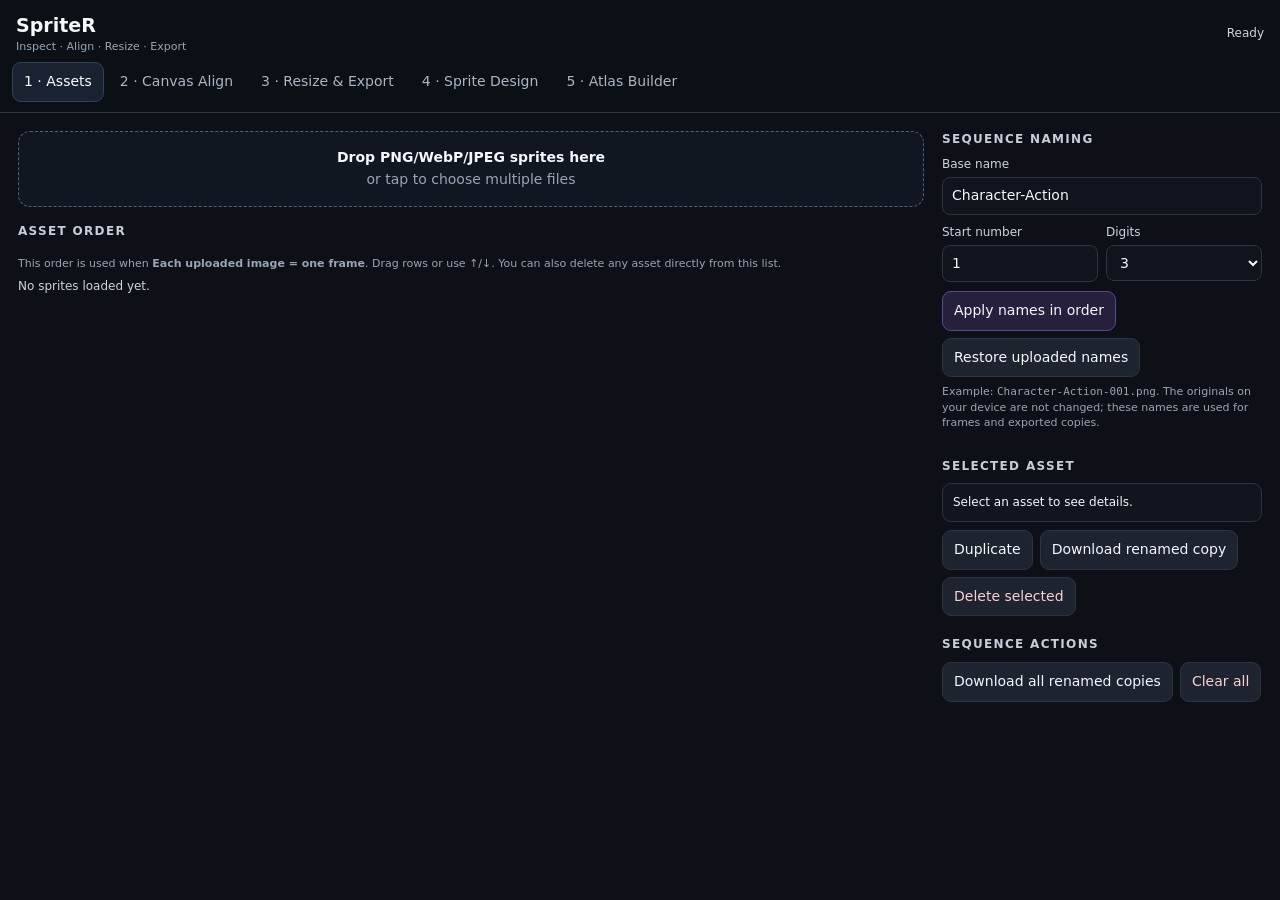
==== index.html @ 2c1114af "Add independent pan and zoom controls to Canvas Align" ====
<!doctype html>
<html lang="en">
<head>
<meta charset="utf-8" />
<meta name="viewport" content="width=device-width,initial-scale=1,viewport-fit=cover" />
<title>SpriteR</title>
<meta name="theme-color" content="#000000" />
<meta name="apple-mobile-web-app-capable" content="yes" />
<meta name="apple-mobile-web-app-status-bar-style" content="black" />
<meta name="apple-mobile-web-app-title" content="SpriteR" />
<link rel="manifest" href="manifest.webmanifest" />
<link rel="icon" href="icon.svg" type="image/svg+xml" />
<link rel="apple-touch-icon" sizes="180x180" href="spriter-icon-v4.png" />
<style>
html,body{margin:0;width:100%;max-width:100%;height:100%;overflow:hidden;background:#000}
body{display:flex;flex-direction:column;overscroll-behavior:none}
iframe{display:block;flex:1 1 auto;width:100%;max-width:100%;min-width:0;min-height:0;border:0;background:#0d1017}
</style>
</head>
<body>
<iframe src="app.html?v=8" title="SpriteR"></iframe>
</body>
</html>
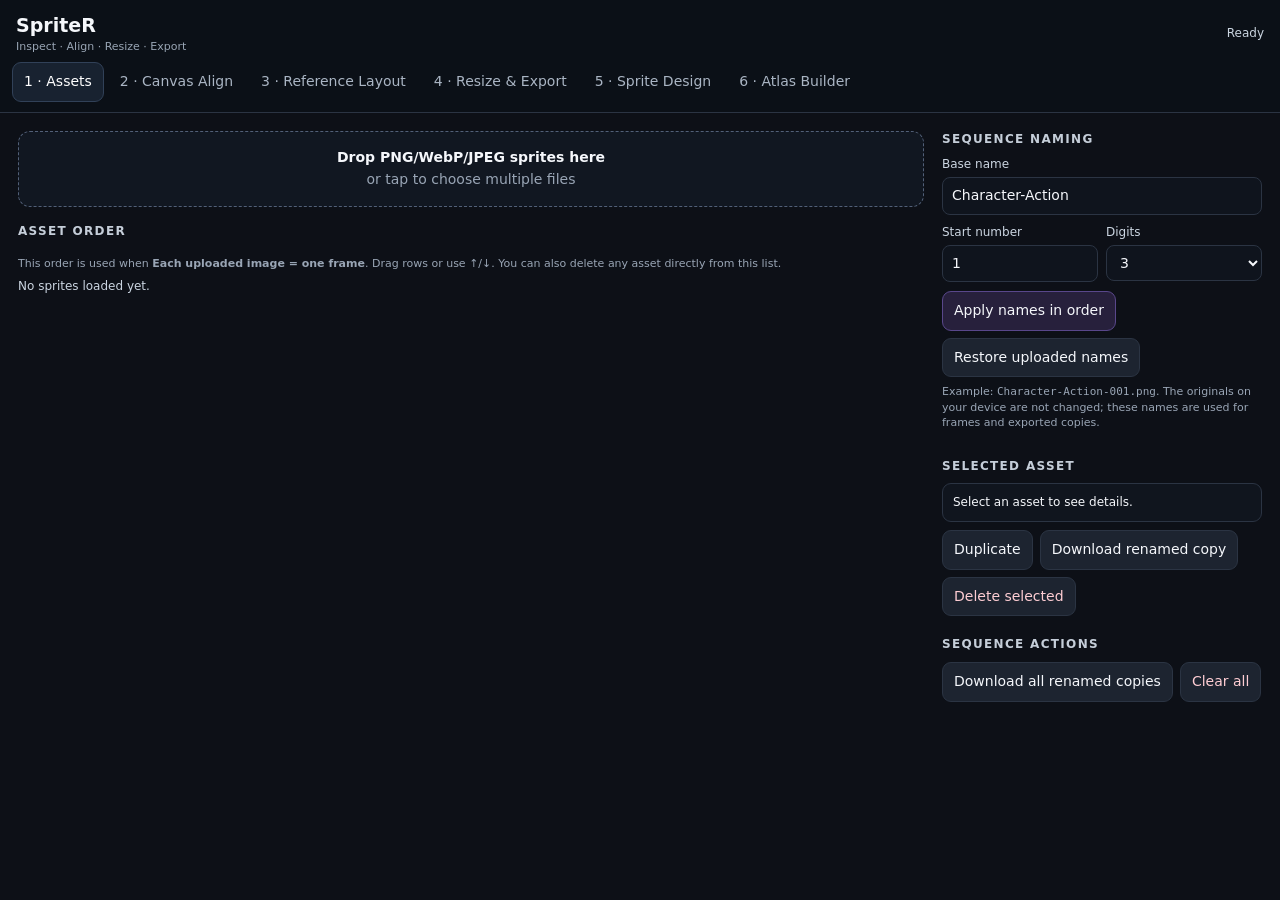
==== commit 7b9f5c4a: "Load SpriteR Reference Layout build" ====
--- a/index.html
+++ b/index.html
@@ -18,6 +18,6 @@
 </style>
 </head>
 <body>
-<iframe src="app.html?v=8" title="SpriteR"></iframe>
+<iframe src="app.html?v=11" title="SpriteR"></iframe>
 </body>
 </html>
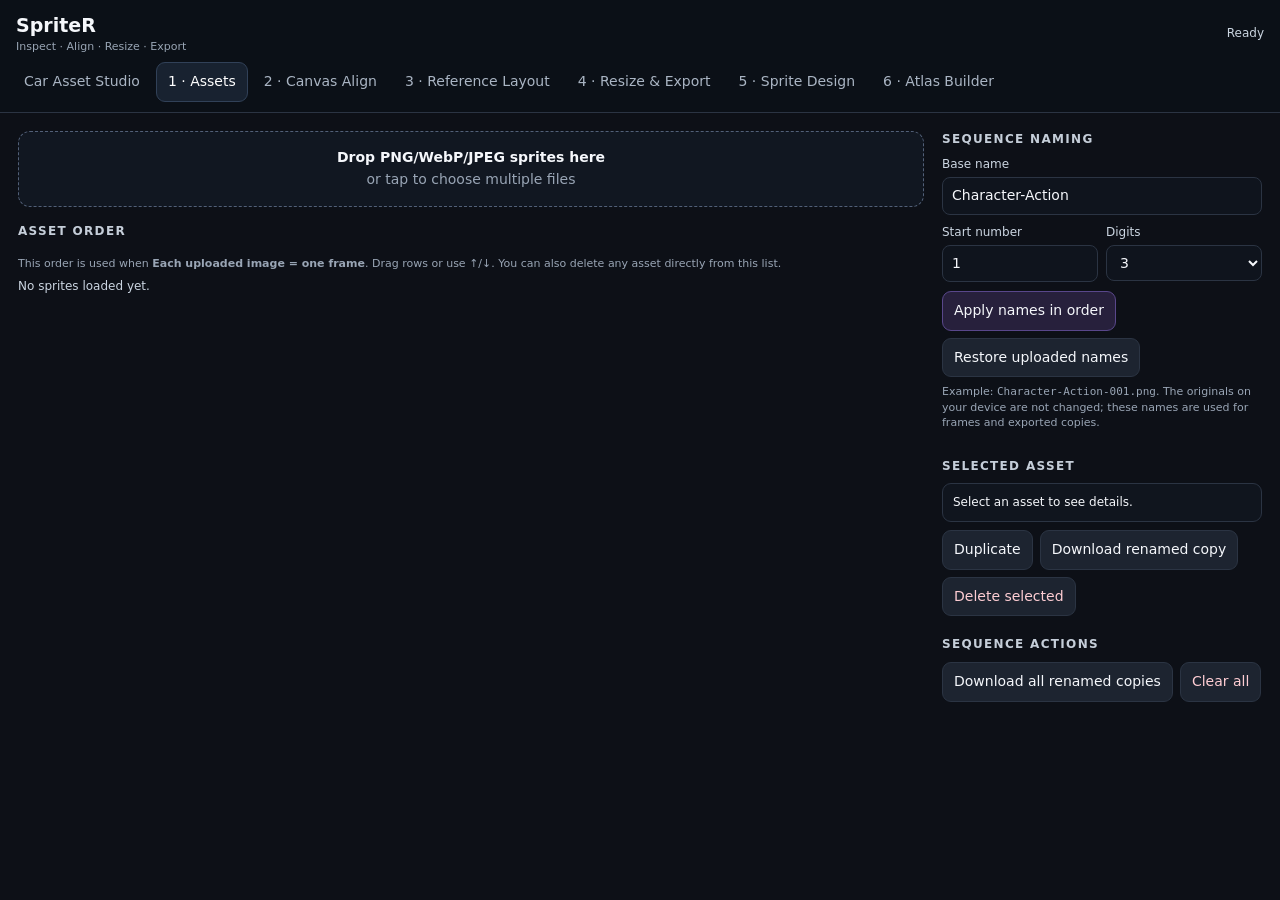
==== commit cedf67a0: "Refresh SpriteR iframe cache for Car Asset Studio" ====
--- a/index.html
+++ b/index.html
@@ -18,6 +18,6 @@
 </style>
 </head>
 <body>
-<iframe src="app.html?v=11" title="SpriteR"></iframe>
+<iframe src="app.html?v=14" title="SpriteR"></iframe>
 </body>
 </html>
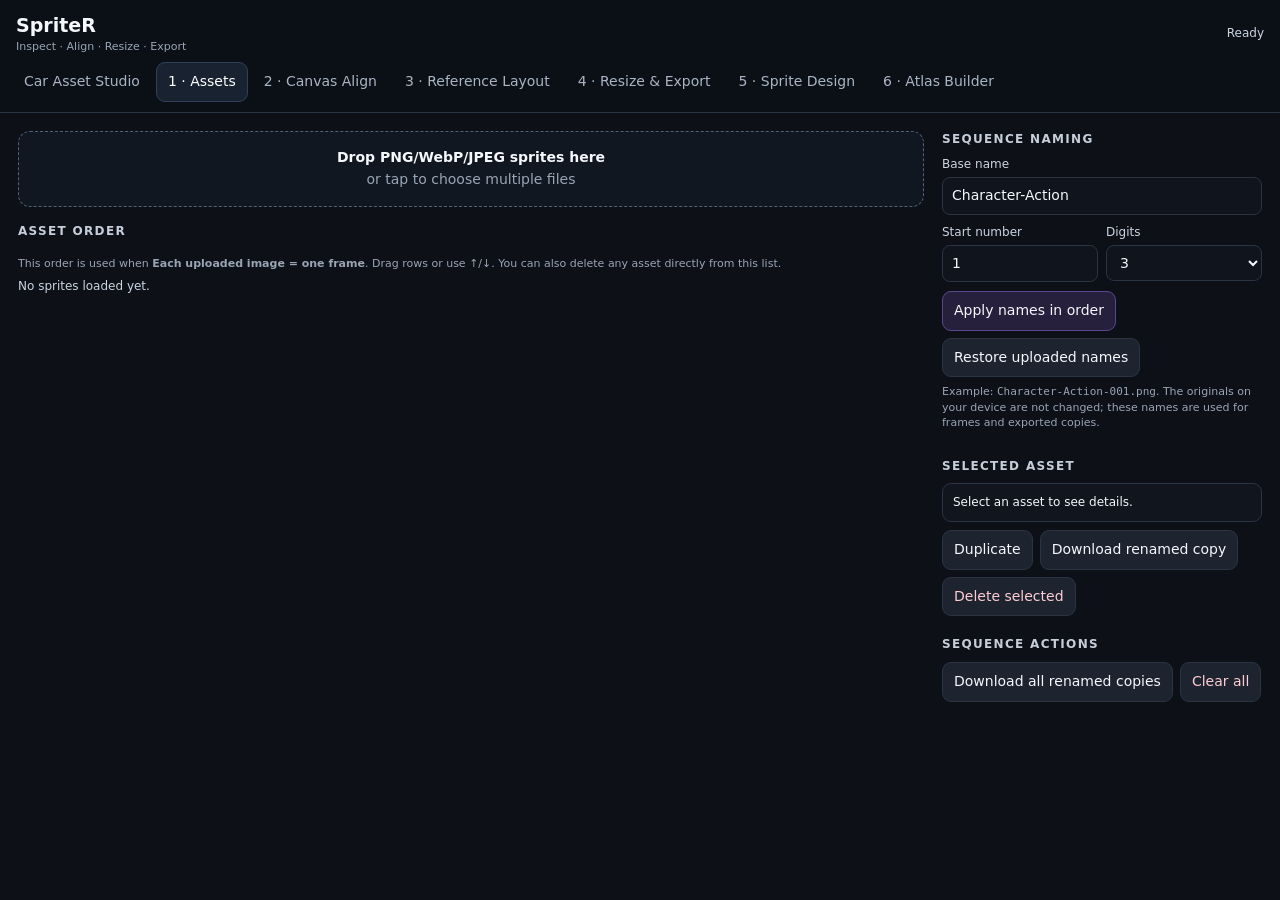
==== commit 29167422: "SpriteR: bundle vehicle proportions and reference comparison guidance" ====
--- a/index.html
+++ b/index.html
@@ -18,6 +18,6 @@
 </style>
 </head>
 <body>
-<iframe src="app.html?v=14" title="SpriteR"></iframe>
+<iframe src="app.html?v=15" title="SpriteR"></iframe>
 </body>
 </html>
